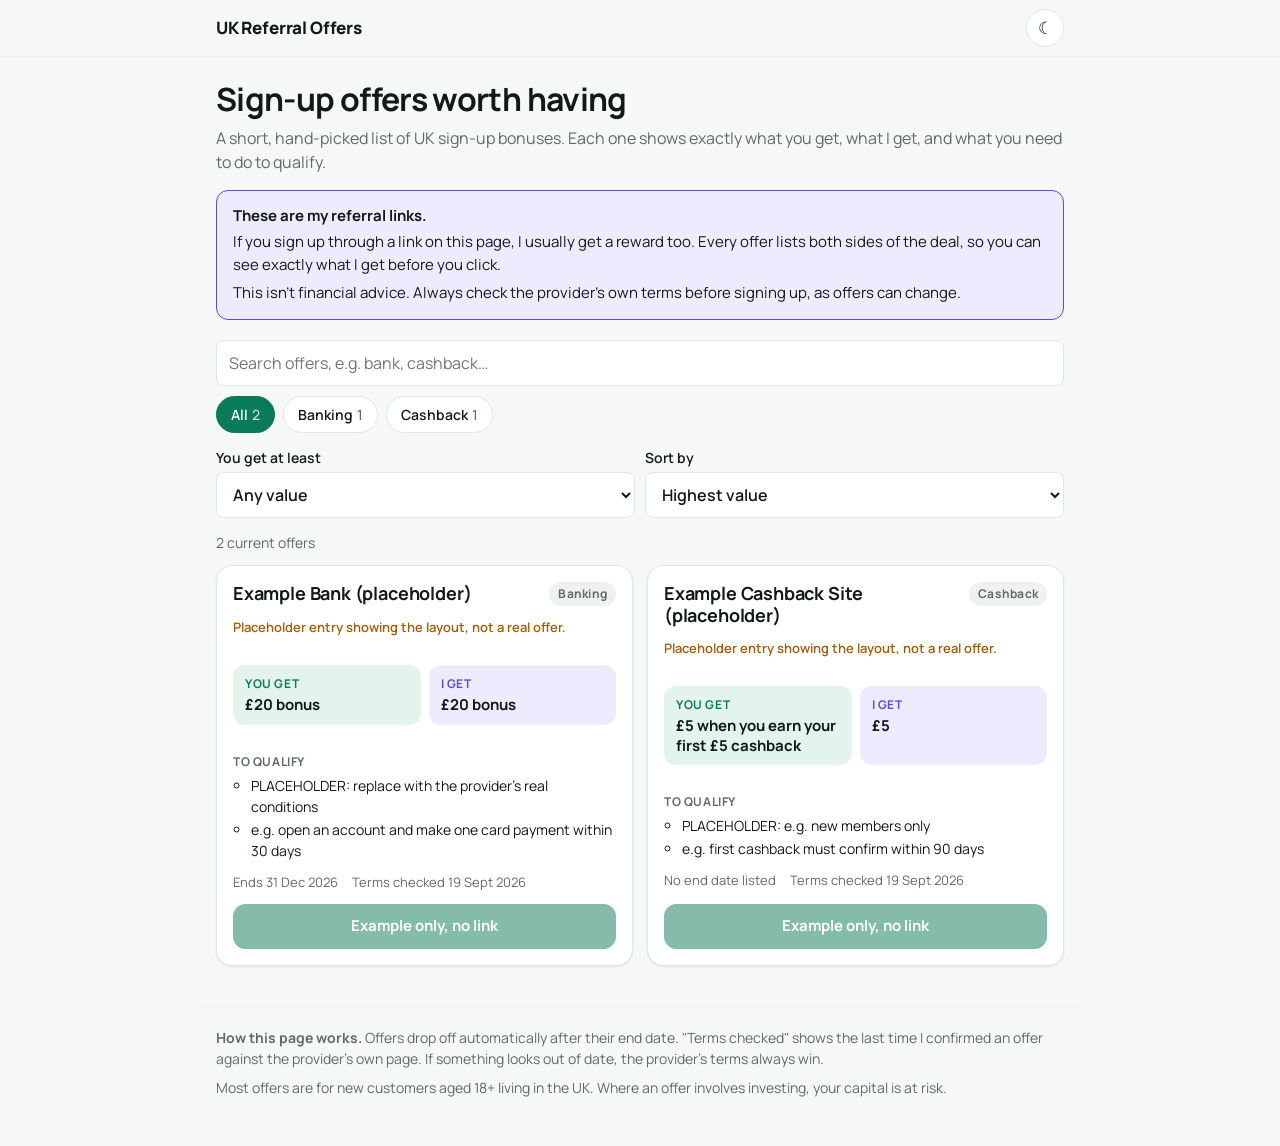
==== docs/index.html @ 623c53f5 "Add public hub: offers.json-driven page with filters and disclosure Co-Authored-By: Claude Sonnet 5 " ====
<!DOCTYPE html>
<html lang="en-GB">
<head>
<meta charset="UTF-8">
<meta name="viewport" content="width=device-width, initial-scale=1.0">
<title>UK Referral Offers</title>
<meta name="description" content="Current UK sign-up offers, with every referral link clearly disclosed: what you get, what I get, and the conditions.">
<link rel="icon" href="favicon.svg" type="image/svg+xml">
<link rel="preconnect" href="https://fonts.googleapis.com">
<link rel="preconnect" href="https://fonts.gstatic.com" crossorigin>
<link rel="stylesheet" href="https://fonts.googleapis.com/css2?family=Manrope:wght@400;500;600;700;800&display=swap">
<script>
// Apply a stored theme choice before first paint to avoid a flash; with no
// stored choice style.css follows the system setting.
(function () {
  try {
    var t = localStorage.getItem("theme");
    if (t === "light" || t === "dark") document.documentElement.setAttribute("data-theme", t);
  } catch (e) {}
})();
</script>
<link rel="stylesheet" href="style.css">
</head>
<body>
<header class="topbar">
  <div class="topbar-inner">
    <h1 class="brand">UK Referral Offers</h1>
    <button id="themeToggle" class="icon-btn" type="button">☾</button>
  </div>
</header>

<main>
  <section class="intro">
    <h2>Sign-up offers worth having</h2>
    <p>A short, hand-picked list of UK sign-up bonuses. Each one shows exactly what you get, what I get, and what you need to do to qualify.</p>
  </section>

  <!-- Disclosure sits above the offers, before any link, on purpose: UK ad
       rules (CAP Code / CMA guidance) want it clear and up front. -->
  <aside class="disclosure" aria-label="Disclosure">
    <strong>These are my referral links.</strong>
    <p>If you sign up through a link on this page, I usually get a reward too. Every offer lists both sides of the deal, so you can see exactly what I get before you click.</p>
    <p>This isn't financial advice. Always check the provider's own terms before signing up, as offers can change.</p>
  </aside>

  <section class="controls" aria-label="Filter offers">
    <label class="visually-hidden" for="search">Search offers</label>
    <input id="search" type="search" placeholder="Search offers, e.g. bank, cashback…" autocomplete="off">
    <div id="categoryChips" class="chips" role="group" aria-label="Category"></div>
    <div class="controls-row">
      <label class="field">
        <span>You get at least</span>
        <select id="minValue">
          <option value="0">Any value</option>
          <option value="5">£5+</option>
          <option value="10">£10+</option>
          <option value="25">£25+</option>
          <option value="50">£50+</option>
        </select>
      </label>
      <label class="field">
        <span>Sort by</span>
        <select id="sort">
          <option value="value">Highest value</option>
          <option value="ending">Ending soonest</option>
          <option value="az">Provider A–Z</option>
        </select>
      </label>
    </div>
  </section>

  <p id="resultMeta" class="result-meta" aria-live="polite"></p>
  <ul id="offerList" class="offer-list"></ul>
  <div id="status" class="notice" hidden></div>
</main>

<footer class="site-footer">
  <p><strong>How this page works.</strong> Offers drop off automatically after their end date. "Terms checked" shows the last time I confirmed an offer against the provider's own page. If something looks out of date, the provider's terms always win.</p>
  <p>Most offers are for new customers aged 18+ living in the UK. Where an offer involves investing, your capital is at risk.</p>
</footer>

<script src="common.js"></script>
<script src="app.js"></script>
</body>
</html>
---- docs/style.css ----
/* Shared by the public hub (docs/) and the private tracker (tracker/). */
:root {
  --font-sans: "Manrope", -apple-system, BlinkMacSystemFont, "Segoe UI", Roboto, Helvetica, Arial, sans-serif;

  --bg: #f6f8f7;
  --card-bg: #ffffff;
  --text: #121a17;
  --text-muted: #5f6b66;
  --border: #e2e7e4;
  --border-soft: #edf1ef;
  --accent: #0b7a5a;
  --accent-hover: #09664b;
  --accent-soft: #e3f4ed;
  --accent-contrast: #ffffff;
  --you: #0b7a5a;
  --you-bg: #e3f4ed;
  --me: #5b4bd6;
  --me-bg: #eeebff;
  --warn: #a15c07;
  --warn-bg: #fdf1dc;
  --danger: #b42318;
  --danger-bg: #fdeceb;
  --muted-bg: #eef1ef;

  --radius-sm: 8px;
  --radius-md: 12px;
  --radius-lg: 16px;
  --radius-pill: 999px;
  --shadow-sm: 0 1px 2px rgba(18, 26, 23, 0.05), 0 1px 3px rgba(18, 26, 23, 0.04);
  --shadow-md: 0 6px 16px rgba(18, 26, 23, 0.07), 0 2px 6px rgba(18, 26, 23, 0.04);
}

@media (prefers-color-scheme: dark) {
  :root:not([data-theme="light"]) {
    --bg: #0b0f0e;
    --card-bg: #131a18;
    --text: #edf3f0;
    --text-muted: #8e9a95;
    --border: #25302c;
    --border-soft: #1b2421;
    --accent: #3ccf9b;
    --accent-hover: #5fdcae;
    --accent-soft: #10291f;
    --accent-contrast: #07120e;
    --you: #3ccf9b;
    --you-bg: #10291f;
    --me: #a99dff;
    --me-bg: #1f1b3a;
    --warn: #e8a23f;
    --warn-bg: #33250f;
    --danger: #f27a6f;
    --danger-bg: #351714;
    --muted-bg: #1a2320;
    --shadow-sm: 0 1px 2px rgba(0, 0, 0, 0.35), 0 1px 3px rgba(0, 0, 0, 0.3);
    --shadow-md: 0 8px 20px rgba(0, 0, 0, 0.4), 0 2px 6px rgba(0, 0, 0, 0.3);
  }
}

:root[data-theme="dark"] {
  --bg: #0b0f0e;
  --card-bg: #131a18;
  --text: #edf3f0;
  --text-muted: #8e9a95;
  --border: #25302c;
  --border-soft: #1b2421;
  --accent: #3ccf9b;
  --accent-hover: #5fdcae;
  --accent-soft: #10291f;
  --accent-contrast: #07120e;
  --you: #3ccf9b;
  --you-bg: #10291f;
  --me: #a99dff;
  --me-bg: #1f1b3a;
  --warn: #e8a23f;
  --warn-bg: #33250f;
  --danger: #f27a6f;
  --danger-bg: #351714;
  --muted-bg: #1a2320;
  --shadow-sm: 0 1px 2px rgba(0, 0, 0, 0.35), 0 1px 3px rgba(0, 0, 0, 0.3);
  --shadow-md: 0 8px 20px rgba(0, 0, 0, 0.4), 0 2px 6px rgba(0, 0, 0, 0.3);
}

* { box-sizing: border-box; }
html { color-scheme: light dark; -webkit-text-size-adjust: 100%; }

body {
  margin: 0;
  background: var(--bg);
  color: var(--text);
  font-family: var(--font-sans);
  font-size: 16px;
  line-height: 1.5;
  -webkit-font-smoothing: antialiased;
}

a { color: var(--accent); }
:focus-visible { outline: 2px solid var(--accent); outline-offset: 2px; border-radius: 4px; }
[hidden] { display: none !important; }

.visually-hidden {
  position: absolute; width: 1px; height: 1px; padding: 0; margin: -1px;
  overflow: hidden; clip: rect(0 0 0 0); white-space: nowrap; border: 0;
}

/* ---- layout ------------------------------------------------------------- */

.topbar {
  position: sticky; top: 0; z-index: 10;
  background: color-mix(in srgb, var(--bg) 88%, transparent);
  backdrop-filter: saturate(1.4) blur(10px);
  -webkit-backdrop-filter: saturate(1.4) blur(10px);
  border-bottom: 1px solid var(--border-soft);
}
.topbar-inner, main, .site-footer {
  max-width: 880px; margin: 0 auto; padding-left: 16px; padding-right: 16px;
}
.topbar-inner { display: flex; align-items: center; justify-content: space-between; gap: 12px; height: 56px; }
.brand { font-size: 17px; font-weight: 800; letter-spacing: -0.01em; margin: 0; }
.brand small { font-weight: 600; color: var(--text-muted); font-size: 13px; margin-left: 6px; }

main { padding-top: 20px; padding-bottom: 40px; }

.icon-btn {
  width: 38px; height: 38px; border-radius: var(--radius-pill);
  border: 1px solid var(--border); background: var(--card-bg); color: var(--text);
  font-size: 17px; cursor: pointer; display: inline-grid; place-items: center;
}
.icon-btn:hover { border-color: var(--text-muted); }

.intro h2 { font-size: clamp(24px, 6vw, 32px); line-height: 1.15; letter-spacing: -0.02em; margin: 4px 0 8px; }
.intro p { margin: 0 0 16px; color: var(--text-muted); }

/* ---- disclosure --------------------------------------------------------- */

.disclosure {
  border: 1px solid var(--me); background: var(--me-bg);
  border-radius: var(--radius-md); padding: 14px 16px; margin: 0 0 20px;
}
.disclosure strong:first-child { display: block; font-size: 15px; margin-bottom: 4px; }
.disclosure p { margin: 0; font-size: 15px; }
.disclosure p + p { margin-top: 6px; }

/* ---- controls ----------------------------------------------------------- */

.controls { display: grid; gap: 10px; margin-bottom: 14px; }
.controls-row { display: grid; grid-template-columns: 1fr 1fr; gap: 10px; }

input[type="search"], input[type="text"], input[type="url"], input[type="number"], input[type="date"], select, textarea {
  width: 100%; font: inherit; font-size: 16px; /* 16px stops iOS zooming on focus */
  color: var(--text); background: var(--card-bg);
  border: 1px solid var(--border); border-radius: var(--radius-sm);
  padding: 10px 12px; min-height: 44px;
}
textarea { resize: vertical; line-height: 1.45; }
input:focus, select:focus, textarea:focus { outline: none; border-color: var(--accent); box-shadow: 0 0 0 3px var(--accent-soft); }

label.field { display: grid; gap: 4px; font-size: 14px; font-weight: 600; }
label.field .hint, .hint { font-weight: 500; color: var(--text-muted); font-size: 13px; }

.chips { display: flex; gap: 8px; overflow-x: auto; padding-bottom: 4px; scrollbar-width: none; }
.chips::-webkit-scrollbar { display: none; }
.chip {
  flex: none; font: inherit; font-size: 14px; font-weight: 600;
  padding: 7px 14px; min-height: 36px; border-radius: var(--radius-pill);
  border: 1px solid var(--border); background: var(--card-bg); color: var(--text);
  cursor: pointer; white-space: nowrap;
}
.chip .count { color: var(--text-muted); font-weight: 500; margin-left: 4px; }
.chip[aria-pressed="true"] { background: var(--accent); border-color: var(--accent); color: var(--accent-contrast); }
.chip[aria-pressed="true"] .count { color: inherit; opacity: 0.8; }

.result-meta { font-size: 14px; color: var(--text-muted); margin: 0 0 12px; }

/* ---- offer cards -------------------------------------------------------- */

.offer-list { display: grid; gap: 14px; list-style: none; padding: 0; margin: 0; }
@media (min-width: 720px) { .offer-list { grid-template-columns: 1fr 1fr; } }

.card {
  background: var(--card-bg); border: 1px solid var(--border);
  border-radius: var(--radius-lg); box-shadow: var(--shadow-sm);
}
.offer { padding: 16px; display: flex; flex-direction: column; gap: 12px; scroll-margin-top: 72px; }
.offer:target { border-color: var(--accent); box-shadow: 0 0 0 3px var(--accent-soft); }

.offer-head { display: flex; justify-content: space-between; align-items: flex-start; gap: 8px; }
.offer-head h3 { margin: 0; font-size: 18px; line-height: 1.25; letter-spacing: -0.01em; }

.tag {
  display: inline-block; font-size: 12px; font-weight: 700; letter-spacing: 0.02em;
  padding: 3px 9px; border-radius: var(--radius-pill);
  background: var(--muted-bg); color: var(--text-muted); white-space: nowrap;
}
.tag.warn { background: var(--warn-bg); color: var(--warn); }
.tag.danger { background: var(--danger-bg); color: var(--danger); }
.tag.ok { background: var(--accent-soft); color: var(--accent); }
.tag.me { background: var(--me-bg); color: var(--me); }

.deal { display: grid; grid-template-columns: 1fr 1fr; gap: 8px; }
.deal > div { border-radius: var(--radius-md); padding: 10px 12px; }
.deal .you { background: var(--you-bg); }
.deal .me { background: var(--me-bg); }
.deal dt { font-size: 12px; font-weight: 700; text-transform: uppercase; letter-spacing: 0.05em; }
.deal .you dt { color: var(--you); }
.deal .me dt { color: var(--me); }
.deal dd { margin: 2px 0 0; font-weight: 700; font-size: 15px; line-height: 1.3; }

.conditions { margin: 0; padding-left: 18px; font-size: 14px; }
.conditions li + li { margin-top: 2px; }
.section-label { font-size: 12px; font-weight: 700; text-transform: uppercase; letter-spacing: 0.05em; color: var(--text-muted); margin: 0 0 4px; }

.risk {
  font-size: 14px; font-weight: 600; margin: 0;
  border-left: 3px solid var(--warn); background: var(--warn-bg); color: var(--text);
  padding: 8px 10px; border-radius: 0 var(--radius-sm) var(--radius-sm) 0;
}
.placeholder-note { font-size: 13px; margin: 0; color: var(--warn); font-weight: 600; }

.offer-meta { display: flex; flex-wrap: wrap; gap: 6px 14px; font-size: 13px; color: var(--text-muted); }
.offer-foot { margin-top: auto; display: flex; flex-direction: column; gap: 6px; }

.btn {
  display: inline-flex; align-items: center; justify-content: center; gap: 6px;
  font: inherit; font-weight: 700; font-size: 15px; text-decoration: none;
  min-height: 44px; padding: 10px 16px; border-radius: var(--radius-md);
  border: 1px solid var(--accent); background: var(--accent); color: var(--accent-contrast);
  cursor: pointer;
}
.btn:hover { background: var(--accent-hover); border-color: var(--accent-hover); }
.btn.secondary { background: var(--card-bg); color: var(--text); border-color: var(--border); }
.btn.secondary:hover { border-color: var(--text-muted); }
.btn.danger { background: var(--card-bg); color: var(--danger); border-color: var(--border); }
.btn.danger:hover { border-color: var(--danger); }
.btn.small { min-height: 36px; padding: 6px 12px; font-size: 14px; border-radius: var(--radius-sm); }
.btn[aria-disabled="true"], .btn:disabled { opacity: 0.5; cursor: not-allowed; pointer-events: none; }
.btn-note { font-size: 12px; color: var(--text-muted); text-align: center; }

.empty, .notice {
  text-align: center; padding: 28px 16px; color: var(--text-muted);
  border: 1px dashed var(--border); border-radius: var(--radius-lg);
}
.notice.error { color: var(--danger); border-color: var(--danger); background: var(--danger-bg); text-align: left; }

.site-footer {
  padding-top: 20px; padding-bottom: 40px; border-top: 1px solid var(--border-soft);
  font-size: 14px; color: var(--text-muted);
}
.site-footer p { margin: 0 0 8px; }
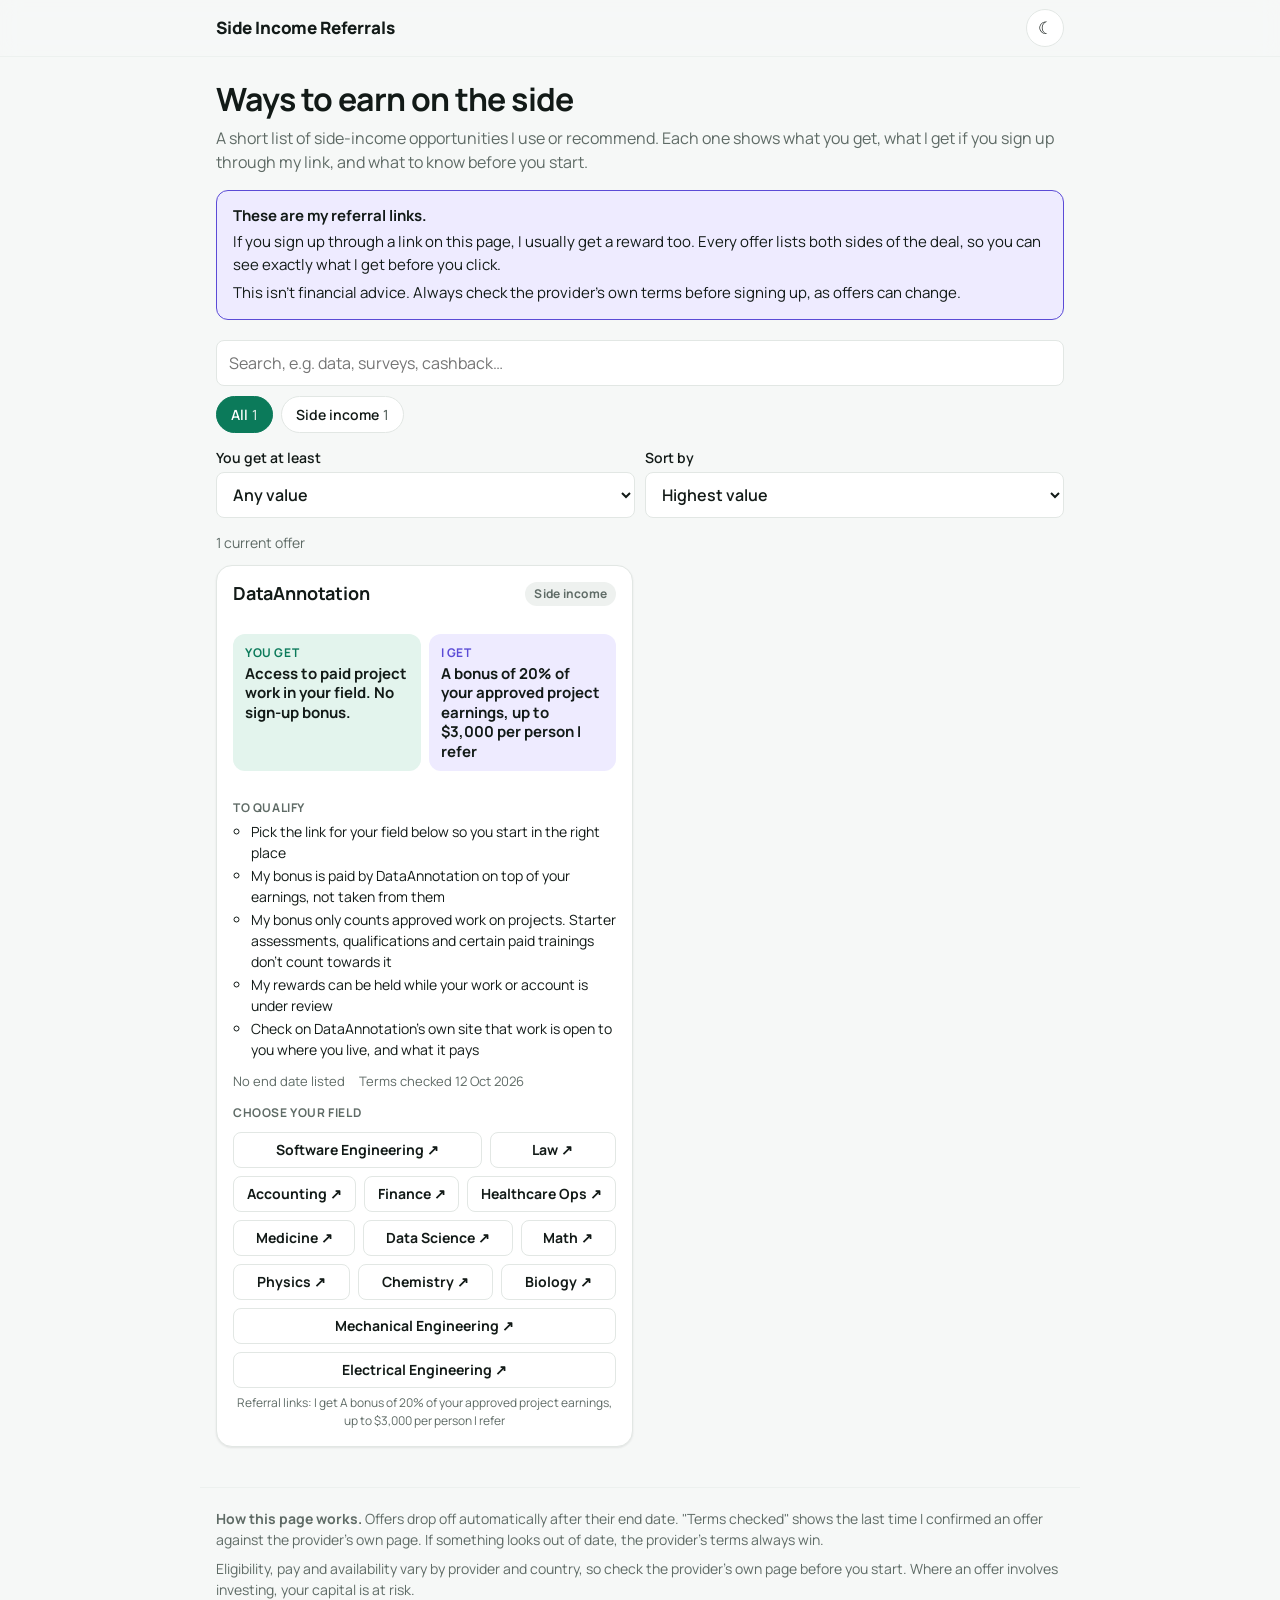
==== commit 7b3d83b9: "Reword page title and intro for side income Co-Authored-By: Claude Sonnet 5.5 <noreply@anthropic.com" ====
--- a/docs/index.html
+++ b/docs/index.html
@@ -3,8 +3,8 @@
 <head>
 <meta charset="UTF-8">
 <meta name="viewport" content="width=device-width, initial-scale=1.0">
-<title>UK Referral Offers</title>
-<meta name="description" content="Current UK sign-up offers, with every referral link clearly disclosed: what you get, what I get, and the conditions.">
+<title>Side Income Referrals</title>
+<meta name="description" content="Ways to earn on the side, with every referral link clearly disclosed: what you get, what I get, and the conditions.">
 <link rel="icon" href="favicon.svg" type="image/svg+xml">
 <link rel="preconnect" href="https://fonts.googleapis.com">
 <link rel="preconnect" href="https://fonts.gstatic.com" crossorigin>
@@ -24,15 +24,15 @@
 <body>
 <header class="topbar">
   <div class="topbar-inner">
-    <h1 class="brand">UK Referral Offers</h1>
+    <h1 class="brand">Side Income Referrals</h1>
     <button id="themeToggle" class="icon-btn" type="button">☾</button>
   </div>
 </header>
 
 <main>
   <section class="intro">
-    <h2>Sign-up offers worth having</h2>
-    <p>A short, hand-picked list of UK sign-up bonuses. Each one shows exactly what you get, what I get, and what you need to do to qualify.</p>
+    <h2>Ways to earn on the side</h2>
+    <p>A short list of side-income opportunities I use or recommend. Each one shows what you get, what I get if you sign up through my link, and what to know before you start.</p>
   </section>
 
   <!-- Disclosure sits above the offers, before any link, on purpose: UK ad
@@ -45,7 +45,7 @@
 
   <section class="controls" aria-label="Filter offers">
     <label class="visually-hidden" for="search">Search offers</label>
-    <input id="search" type="search" placeholder="Search offers, e.g. bank, cashback…" autocomplete="off">
+    <input id="search" type="search" placeholder="Search, e.g. data, surveys, cashback…" autocomplete="off">
     <div id="categoryChips" class="chips" role="group" aria-label="Category"></div>
     <div class="controls-row">
       <label class="field">
@@ -76,7 +76,7 @@
 
 <footer class="site-footer">
   <p><strong>How this page works.</strong> Offers drop off automatically after their end date. "Terms checked" shows the last time I confirmed an offer against the provider's own page. If something looks out of date, the provider's terms always win.</p>
-  <p>Most offers are for new customers aged 18+ living in the UK. Where an offer involves investing, your capital is at risk.</p>
+  <p>Eligibility, pay and availability vary by provider and country, so check the provider's own page before you start. Where an offer involves investing, your capital is at risk.</p>
 </footer>
 
 <script src="common.js"></script>
--- a/docs/style.css
+++ b/docs/style.css
@@ -246,3 +246,6 @@
   font-size: 14px; color: var(--text-muted);
 }
 .site-footer p { margin: 0 0 8px; }
+
+.link-grid { display: flex; flex-wrap: wrap; gap: 8px; }
+.link-grid .btn { flex: 1 1 auto; }
